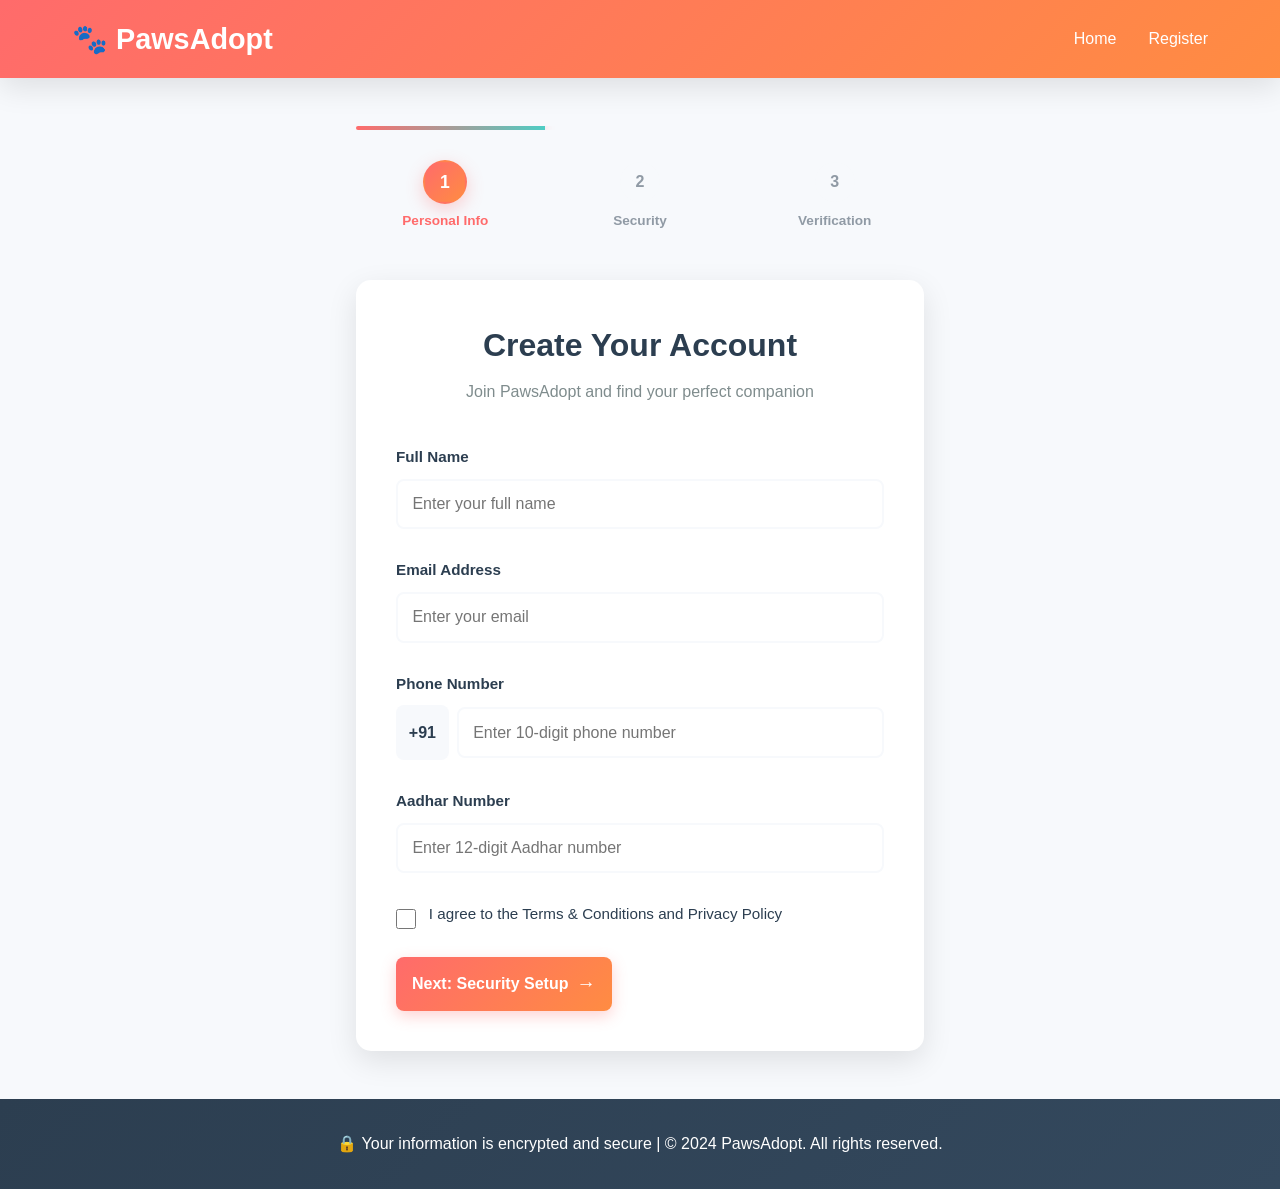
==== frontend/registration.html @ cd7d6430 "Initial commit" ====
<!DOCTYPE html>
<html lang="en">
<head>
    <meta charset="UTF-8">
    <meta name="viewport" content="width=device-width, initial-scale=1.0">
    <title>PawsAdopt - Registration & Security</title>
    <link rel="stylesheet" href="styles.css">
    <link rel="stylesheet" href="registration.css">
</head>
<body>

<!-- Navigation -->
<nav class="navbar">
    <div class="navbar-container">
        <div class="logo">
            <span class="logo-icon">🐾</span>
            <span class="logo-text">PawsAdopt</span>
        </div>
        <ul class="nav-menu">
            <li><a href="index.html" class="nav-link">Home</a></li>
            <li><a href="registration.html" class="nav-link active-page">Register</a></li>
        </ul>
    </div>
</nav>

<!-- Registration Container -->
<div class="registration-container">
    <!-- Progress Bar -->
    <div class="progress-container">
        <div class="progress-bar">
            <div class="progress-fill" id="progressFill"></div>
        </div>
        <div class="progress-steps">
            <div class="step active" id="step1">
                <span class="step-number">1</span>
                <span class="step-label">Personal Info</span>
            </div>
            <div class="step" id="step2">
                <span class="step-number">2</span>
                <span class="step-label">Security</span>
            </div>
            <div class="step" id="step3">
                <span class="step-number">3</span>
                <span class="step-label">Verification</span>
            </div>
        </div>
    </div>

    <!-- Registration Form - Step 1 -->
    <div class="registration-form-wrapper" id="step1-form">
        <div class="form-header">
            <h1>Create Your Account</h1>
            <p>Join PawsAdopt and find your perfect companion</p>
        </div>

        <form id="step1-input" class="registration-form">
            <!-- Name Field -->
            <div class="form-group">
                <label for="fullName">Full Name</label>
                <input 
                    type="text" 
                    id="fullName" 
                    placeholder="Enter your full name" 
                    required
                    maxlength="50"
                >
                <span class="error-message" id="nameError"></span>
                <div class="input-validator">
                    <span class="validator-icon">✓</span>
                    <span class="validator-text">Name is valid</span>
                </div>
            </div>

            <!-- Email Field -->
            <div class="form-group">
                <label for="email">Email Address</label>
                <input 
                    type="email" 
                    id="email" 
                    placeholder="Enter your email" 
                    required
                >
                <span class="error-message" id="emailError"></span>
                <div class="input-validator">
                    <span class="validator-icon">✓</span>
                    <span class="validator-text">Email is valid</span>
                </div>
            </div>

            <!-- Phone Number Field -->
            <div class="form-group">
                <label for="phone">Phone Number</label>
                <div class="phone-group">
                    <span class="phone-prefix">+91</span>
                    <input 
                        type="tel" 
                        id="phone" 
                        placeholder="Enter 10-digit phone number" 
                        required
                        maxlength="10"
                        pattern="[0-9]{10}"
                    >
                </div>
                <span class="error-message" id="phoneError"></span>
                <div class="input-validator">
                    <span class="validator-icon">✓</span>
                    <span class="validator-text">Phone number is valid</span>
                </div>
            </div>

            <!-- Aadhar Number Field -->
            <div class="form-group">
                <label for="aadhar">Aadhar Number</label>
                <input 
                    type="text" 
                    id="aadhar" 
                    placeholder="Enter 12-digit Aadhar number" 
                    required
                    maxlength="12"
                    pattern="[0-9]{12}"
                >
                <span class="error-message" id="aadharError"></span>
                <div class="input-validator">
                    <span class="validator-icon">✓</span>
                    <span class="validator-text">Aadhar number is valid</span>
                </div>
            </div>

            <!-- Terms & Conditions -->
            <div class="form-group checkbox-group">
                <input type="checkbox" id="terms" required>
                <label for="terms">I agree to the Terms & Conditions and Privacy Policy</label>
                <span class="error-message" id="termsError"></span>
            </div>

            <!-- Next Button -->
            <button type="submit" class="btn-next">
                <span>Next: Security Setup</span>
                <span class="btn-icon">→</span>
            </button>
        </form>
    </div>

    <!-- Security Panel - Step 2 -->
    <div class="registration-form-wrapper hidden" id="step2-form">
        <div class="form-header">
            <h1>Security Setup</h1>
            <p>Protect your account with a strong password and security questions</p>
        </div>

        <form id="step2-input" class="registration-form">
            <!-- Password Field -->
            <div class="form-group">
                <label for="password">Create Password</label>
                <div class="password-wrapper">
                    <input 
                        type="password" 
                        id="password" 
                        placeholder="Minimum 8 characters" 
                        required
                        minlength="8"
                    >
                    <button type="button" class="toggle-password" id="togglePassword">👁️</button>
                </div>
                <span class="error-message" id="passwordError"></span>
                
                <!-- Password Strength Indicator -->
                <div class="password-strength">
                    <div class="strength-bar" id="strengthBar"></div>
                    <p class="strength-text" id="strengthText">Password strength: Weak</p>
                </div>

                <div class="password-requirements">
                    <p>Password must contain:</p>
                    <ul>
                        <li id="req-length">✗ At least 8 characters</li>
                        <li id="req-uppercase">✗ One uppercase letter (A-Z)</li>
                        <li id="req-lowercase">✗ One lowercase letter (a-z)</li>
                        <li id="req-number">✗ One number (0-9)</li>
                        <li id="req-special">✗ One special character (!@#$%^&*)</li>
                    </ul>
                </div>
            </div>

            <!-- Confirm Password Field -->
            <div class="form-group">
                <label for="confirmPassword">Confirm Password</label>
                <div class="password-wrapper">
                    <input 
                        type="password" 
                        id="confirmPassword" 
                        placeholder="Re-enter your password" 
                        required
                    >
                    <button type="button" class="toggle-password" id="toggleConfirmPassword">👁️</button>
                </div>
                <span class="error-message" id="confirmPasswordError"></span>
            </div>

            <!-- Security Question 1 -->
            <div class="form-group">
                <label for="securityQ1">Security Question 1</label>
                <select id="securityQ1" required>
                    <option value="">Select a question</option>
                    <option value="pet">What was your first pet's name?</option>
                    <option value="city">What city were you born in?</option>
                    <option value="school">What was your first school name?</option>
                    <option value="movie">What is your favorite movie?</option>
                    <option value="street">What street did you grow up on?</option>
                </select>
                <span class="error-message" id="securityQ1Error"></span>
            </div>

            <!-- Security Answer 1 -->
            <div class="form-group">
                <label for="securityA1">Your Answer</label>
                <input 
                    type="text" 
                    id="securityA1" 
                    placeholder="Answer your security question" 
                    required
                >
                <span class="error-message" id="securityA1Error"></span>
            </div>

            <!-- Security Question 2 -->
            <div class="form-group">
                <label for="securityQ2">Security Question 2</label>
                <select id="securityQ2" required>
                    <option value="">Select a question</option>
                    <option value="pet">What was your first pet's name?</option>
                    <option value="city">What city were you born in?</option>
                    <option value="school">What was your first school name?</option>
                    <option value="movie">What is your favorite movie?</option>
                    <option value="street">What street did you grow up on?</option>
                </select>
                <span class="error-message" id="securityQ2Error"></span>
            </div>

            <!-- Security Answer 2 -->
            <div class="form-group">
                <label for="securityA2">Your Answer</label>
                <input 
                    type="text" 
                    id="securityA2" 
                    placeholder="Answer your security question" 
                    required
                >
                <span class="error-message" id="securityA2Error"></span>
            </div>

            <!-- Navigation Buttons -->
            <div class="form-buttons">
                <button type="button" class="btn-back" id="backStep2">
                    <span class="btn-icon">←</span>
                    <span>Back</span>
                </button>
                <button type="submit" class="btn-next">
                    <span>Next: Verify</span>
                    <span class="btn-icon">→</span>
                </button>
            </div>
        </form>
    </div>

    <!-- Verification Panel - Step 3 -->
    <div class="registration-form-wrapper hidden" id="step3-form">
        <div class="form-header">
            <h1>Verify Your Account</h1>
            <p>Complete the verification process to finish registration</p>
        </div>

        <form id="step3-input" class="registration-form">
            <!-- OTP Verification -->
            <div class="form-group">
                <label>OTP Verification</label>
                <p class="info-text">We've sent a 6-digit OTP to your phone number</p>
                <div class="otp-input-group">
                    <input type="text" class="otp-input" maxlength="1" required>
                    <input type="text" class="otp-input" maxlength="1" required>
                    <input type="text" class="otp-input" maxlength="1" required>
                    <input type="text" class="otp-input" maxlength="1" required>
                    <input type="text" class="otp-input" maxlength="1" required>
                    <input type="text" class="otp-input" maxlength="1" required>
                </div>
                <input type="hidden" id="otpValue">
                <span class="error-message" id="otpError"></span>
            </div>

            <!-- Resend OTP -->
            <div class="resend-otp">
                <p>Didn't receive OTP? 
                    <button type="button" id="resendOtp" class="link-btn">Resend OTP</button>
                </p>
                <span class="timer" id="otpTimer"></span>
            </div>

            <!-- Checkbox Confirmation -->
            <div class="form-group checkbox-group">
                <input type="checkbox" id="dataConfirm" required>
                <label for="dataConfirm">I confirm that all the information provided is correct</label>
                <span class="error-message" id="dataConfirmError"></span>
            </div>

            <!-- Navigation Buttons -->
            <div class="form-buttons">
                <button type="button" class="btn-back" id="backStep3">
                    <span class="btn-icon">←</span>
                    <span>Back</span>
                </button>
                <button type="submit" class="btn-register">
                    <span>Complete Registration</span>
                    <span class="btn-icon">✓</span>
                </button>
            </div>
        </form>
    </div>

    <!-- Success Page -->
    <div class="success-container hidden" id="successPage">
        <div class="success-card">
            <div class="success-icon">🎉</div>
            <h1>Registration Successful!</h1>
            <p>Welcome to PawsAdopt, <span id="successName"></span>!</p>
            
            <div class="success-details">
                <div class="detail-item">
                    <span class="detail-icon">✓</span>
                    <div>
                        <h3>Account Created</h3>
                        <p>Your account has been successfully registered</p>
                    </div>
                </div>
                <div class="detail-item">
                    <span class="detail-icon">📧</span>
                    <div>
                        <h3>Confirmation Email</h3>
                        <p>A confirmation email has been sent to <span id="successEmail"></span></p>
                    </div>
                </div>
                <div class="detail-item">
                    <span class="detail-icon">📱</span>
                    <div>
                        <h3>Account Verified</h3>
                        <p>Your phone number has been verified and secured</p>
                    </div>
                </div>
            </div>

            <div class="success-buttons">
                <a href="index.html" class="btn-home">
                    <span>🏠 Back to Home</span>
                </a>
                <button type="button" class="btn-adopt" id="goToAdopt">
                    <span>🐾 Start Adopting</span>
                </button>
            </div>

            <div class="security-info">
                <p>🔒 Your data is protected with industry-standard encryption</p>
            </div>
        </div>
    </div>

    <!-- Error Page -->
    <div class="error-container hidden" id="errorPage">
        <div class="error-card">
            <div class="error-icon">❌</div>
            <h1>Registration Failed</h1>
            <p id="errorMessage">There was an error during registration</p>
            
            <div class="error-actions">
                <button type="button" class="btn-retry" id="retryRegistration">
                    <span>🔄 Try Again</span>
                </button>
                <a href="index.html" class="btn-home">
                    <span>🏠 Back to Home</span>
                </a>
            </div>
        </div>
    </div>
</div>

<!-- Security Footer -->
<footer class="footer registration-footer">
    <p>🔒 Your information is encrypted and secure | © 2024 PawsAdopt. All rights reserved.</p>
</footer>

<script src="registration.js"></script>
</body>
</html>
---- frontend/styles.css ----
/* ============================================
   GLOBAL STYLES & VARIABLES
   ============================================ */
* {
    margin: 0;
    padding: 0;
    box-sizing: border-box;
}

:root {
    --primary: #FF6B6B;
    --primary-dark: #FF5252;
    --secondary: #4ECDC4;
    --accent: #FFE66D;
    --accent-dark: #FFA502;
    --purple: #9D84B7;
    --green: #2ECC71;
    --light-bg: #F7F9FC;
    --card-bg: #FFFFFF;
    --text-dark: #2C3E50;
    --text-light: #7F8C8D;
    --shadow: 0 10px 30px rgba(0, 0, 0, 0.1);
    --shadow-hover: 0 20px 40px rgba(0, 0, 0, 0.15);
}

body {
    font-family: 'Segoe UI', Tahoma, Geneva, Verdana, sans-serif;
    background-color: var(--light-bg);
    color: var(--text-dark);
    line-height: 1.6;
    scroll-behavior: smooth;
}

/* ============================================
   ANIMATIONS
   ============================================ */
@keyframes fadeInDown {
    from {
        opacity: 0;
        transform: translateY(-30px);
    }
    to {
        opacity: 1;
        transform: translateY(0);
    }
}

@keyframes slideInUp {
    from {
        opacity: 0;
        transform: translateY(50px);
    }
    to {
        opacity: 1;
        transform: translateY(0);
    }
}

@keyframes floatingAnimation {
    0%, 100% {
        transform: translateY(0px) rotate(0deg);
        opacity: 0.6;
    }
    25% {
        transform: translateY(-20px) rotate(5deg);
        opacity: 0.8;
    }
    50% {
        transform: translateY(-40px) rotate(0deg);
        opacity: 1;
    }
    75% {
        transform: translateY(-20px) rotate(-5deg);
        opacity: 0.8;
    }
}

@keyframes glow {
    0%, 100% {
        box-shadow: 0 0 5px rgba(255, 107, 107, 0.4);
    }
    50% {
        box-shadow: 0 0 20px rgba(255, 107, 107, 0.8);
    }
}

@keyframes pulse {
    0%, 100% {
        transform: scale(1);
    }
    50% {
        transform: scale(1.05);
    }
}

@keyframes shimmer {
    0% {
        background-position: -1000px 0;
    }
    100% {
        background-position: 1000px 0;
    }
}

@keyframes cardLift {
    0% {
        transform: translateY(0) rotateX(0deg);
    }
    50% {
        transform: translateY(-10px) rotateX(5deg);
    }
    100% {
        transform: translateY(0) rotateX(0deg);
    }
}

@keyframes bounce {
    0%, 100% {
        transform: translateY(0);
    }
    50% {
        transform: translateY(-15px);
    }
}

/* ============================================
   NAVIGATION BAR
   ============================================ */
.navbar {
    background: linear-gradient(135deg, var(--primary) 0%, #FF8C42 100%);
    padding: 1rem 0;
    position: sticky;
    top: 0;
    z-index: 1000;
    box-shadow: var(--shadow);
}

.navbar-container {
    max-width: 1200px;
    margin: 0 auto;
    display: flex;
    justify-content: space-between;
    align-items: center;
    padding: 0 2rem;
}

.logo {
    display: flex;
    align-items: center;
    gap: 0.5rem;
    color: white;
    font-size: 1.8rem;
    font-weight: bold;
    animation: fadeInDown 0.8s ease-out;
}

.logo-icon {
    display: inline-block;
    animation: bounce 2s infinite;
}

.nav-menu {
    display: flex;
    list-style: none;
    gap: 2rem;
}

.nav-link {
    color: white;
    text-decoration: none;
    font-weight: 500;
    transition: all 0.3s ease;
    position: relative;
}

.nav-link::after {
    content: '';
    position: absolute;
    bottom: -5px;
    left: 0;
    width: 0;
    height: 3px;
    background: var(--accent);
    transition: width 0.3s ease;
}

.nav-link:hover::after {
    width: 100%;
}

.nav-link:hover {
    transform: translateY(-2px);
    color: var(--accent);
}

/* ============================================
   HERO SECTION
   ============================================ */
.hero {
    background: linear-gradient(135deg, var(--primary) 0%, var(--secondary) 100%);
    color: white;
    padding: 5rem 2rem;
    text-align: center;
    position: relative;
    overflow: hidden;
    min-height: 500px;
    display: flex;
    align-items: center;
    justify-content: center;
    flex-direction: column;
}

.hero::before {
    content: '';
    position: absolute;
    top: 0;
    left: 0;
    right: 0;
    bottom: 0;
    background: radial-gradient(circle at 20% 50%, rgba(255, 255, 255, 0.1) 0%, transparent 50%),
                radial-gradient(circle at 80% 80%, rgba(255, 255, 255, 0.1) 0%, transparent 50%);
    pointer-events: none;
}

.hero-content {
    position: relative;
    z-index: 2;
    animation: slideInUp 1s ease-out;
}

.hero-title {
    font-size: 3.5rem;
    margin-bottom: 1rem;
    font-weight: 700;
    text-shadow: 2px 2px 4px rgba(0, 0, 0, 0.2);
}

.hero-subtitle {
    font-size: 1.3rem;
    margin-bottom: 2rem;
    opacity: 0.95;
    font-weight: 300;
}

.cta-button {
    background: var(--accent);
    color: var(--text-dark);
    border: none;
    padding: 1rem 2.5rem;
    font-size: 1.1rem;
    font-weight: 600;
    border-radius: 50px;
    cursor: pointer;
    transition: all 0.3s ease;
    box-shadow: 0 5px 15px rgba(255, 230, 109, 0.3);
}

.cta-button:hover {
    transform: translateY(-3px) scale(1.05);
    box-shadow: 0 10px 25px rgba(255, 230, 109, 0.5);
    background: var(--accent-dark);
}

.cta-button:active {
    transform: translateY(-1px);
}

.hero-animation {
    position: absolute;
    right: 5%;
    top: 50%;
    transform: translateY(-50%);
    z-index: 1;
}

.floating-paw {
    font-size: 3rem;
    animation: floatingAnimation 6s ease-in-out infinite;
    position: absolute;
    filter: drop-shadow(0 5px 10px rgba(0, 0, 0, 0.2));
}

/* ============================================
   FILTER SECTION
   ============================================ */
.filter-section {
    background: white;
    padding: 3rem 2rem;
    text-align: center;
    border-bottom: 2px solid var(--light-bg);
}

.filter-section h2 {
    font-size: 2.5rem;
    margin-bottom: 2rem;
    color: var(--text-dark);
    animation: slideInUp 0.8s ease-out;
}

.filter-buttons {
    display: flex;
    gap: 1rem;
    justify-content: center;
    flex-wrap: wrap;
    max-width: 900px;
    margin: 0 auto;
}

.filter-btn {
    background: var(--light-bg);
    border: 2px solid transparent;
    padding: 0.8rem 1.5rem;
    border-radius: 30px;
    cursor: pointer;
    font-size: 1rem;
    font-weight: 600;
    color: var(--text-dark);
    transition: all 0.3s ease;
    position: relative;
    overflow: hidden;
}

.filter-btn::before {
    content: '';
    position: absolute;
    top: 0;
    left: -100%;
    width: 100%;
    height: 100%;
    background: linear-gradient(90deg, transparent, rgba(255, 255, 255, 0.3), transparent);
    transition: left 0.5s;
}

.filter-btn:hover {
    border-color: var(--primary);
    transform: translateY(-3px);
    box-shadow: 0 5px 15px rgba(255, 107, 107, 0.2);
}

.filter-btn:hover::before {
    left: 100%;
}

.filter-btn.active {
    background: linear-gradient(135deg, var(--primary) 0%, #FF8C42 100%);
    color: white;
    border-color: var(--primary);
    box-shadow: 0 5px 20px rgba(255, 107, 107, 0.4);
}

/* ============================================
   PETS SECTION
   ============================================ */
.pets-section {
    max-width: 1200px;
    margin: 0 auto;
    padding: 4rem 2rem;
}

.pets-container {
    display: grid;
    grid-template-columns: repeat(auto-fit, minmax(300px, 1fr));
    gap: 2rem;
}

/* ============================================
   PET CARDS
   ============================================ */
.pet-card {
    background: var(--card-bg);
    border-radius: 15px;
    overflow: hidden;
    box-shadow: var(--shadow);
    transition: all 0.4s cubic-bezier(0.25, 0.46, 0.45, 0.94);
    animation: slideInUp 0.6s ease-out;
    position: relative;
    border: 2px solid transparent;
    cursor: pointer;
}

.pet-card:hover {
    transform: translateY(-15px) rotateX(5deg);
    box-shadow: var(--shadow-hover);
    border-color: var(--secondary);
}

.pet-image-wrapper {
    position: relative;
    overflow: hidden;
    background: linear-gradient(135deg, var(--light-bg), #E8F4F8);
    height: 250px;
    display: flex;
    align-items: center;
    justify-content: center;
}

.pet-image {
    width: 100%;
    height: 100%;
    object-fit: cover;
    transition: all 0.4s ease;
    filter: drop-shadow(0 4px 8px rgba(0, 0, 0, 0.1));
}

.pet-card:hover .pet-image {
    transform: scale(1.05);
    filter: drop-shadow(0 8px 16px rgba(0, 0, 0, 0.2));
}

.dog-img {
    animation: cardLift 3s ease-in-out infinite;
}

.cat-img {
    animation: cardLift 3s ease-in-out infinite 0.5s;
}

.rabbit-img {
    animation: cardLift 3s ease-in-out infinite 1s;
}

.bird-img {
    animation: cardLift 3s ease-in-out infinite 1.5s;
}

.pet-badge {
    position: absolute;
    top: 15px;
    right: 15px;
    background: linear-gradient(135deg, var(--primary), #FF8C42);
    color: white;
    padding: 0.5rem 1rem;
    border-radius: 20px;
    font-size: 0.85rem;
    font-weight: 600;
    box-shadow: 0 4px 15px rgba(255, 107, 107, 0.3);
    animation: pulse 2s ease-in-out infinite;
}

.custom-pet-section {
    max-width: 1200px;
    margin: 0 auto;
    padding: 2rem;
    background: #fff;
    border-radius: 15px;
    box-shadow: var(--shadow);
    margin-bottom: 2rem;
}

.custom-pet-container {
    display: grid;
    gap: 1rem;
}

.custom-pet-form {
    display: grid;
    gap: 0.75rem;
    grid-template-columns: repeat(auto-fit, minmax(200px, 1fr));
    align-items: center;
}

.custom-pet-form input,
.custom-pet-form select,
.custom-pet-form button {
    padding: 0.8rem;
    border: 1px solid #ddd;
    border-radius: 10px;
    font-size: 0.95rem;
}

.custom-pet-form button {
    grid-column: span 2;
    background: linear-gradient(135deg, var(--primary) 0%, #FF8C42 100%);
    color: white;
    border: none;
    cursor: pointer;
}

.custom-pet-form small {
    grid-column: span 2;
    color: var(--text-light);
    font-size: 0.85rem;
    margin-top: -0.5rem;
    margin-bottom: 0.5rem;
}

.pet-info {
    padding: 1.5rem;
}

.pet-name {
    font-size: 1.8rem;
    color: var(--text-dark);
    margin-bottom: 0.3rem;
    transition: color 0.3s ease;
}

.pet-card:hover .pet-name {
    color: var(--primary);
}

.pet-breed {
    color: var(--secondary);
    font-weight: 600;
    font-size: 0.95rem;
    margin-bottom: 0.8rem;
}

.pet-description {
    color: var(--text-light);
    font-size: 0.95rem;
    margin-bottom: 1rem;
    line-height: 1.5;
}

.pet-details {
    display: flex;
    gap: 1rem;
    margin-bottom: 1.5rem;
}

.detail-item {
    background: var(--light-bg);
    padding: 0.4rem 0.8rem;
    border-radius: 15px;
    font-size: 0.85rem;
    color: var(--text-dark);
    font-weight: 500;
    transition: all 0.3s ease;
}

.pet-card:hover .detail-item {
    background: var(--secondary);
    color: white;
}

.adopt-btn {
    width: 100%;
    padding: 0.9rem;
    background: linear-gradient(135deg, var(--primary), #FF8C42);
    color: white;
    border: none;
    border-radius: 10px;
    font-weight: 600;
    font-size: 1rem;
    cursor: pointer;
    transition: all 0.3s ease;
    position: relative;
    overflow: hidden;
}

.adopt-btn::before {
    content: '';
    position: absolute;
    top: 0;
    left: -100%;
    width: 100%;
    height: 100%;
    background: rgba(255, 255, 255, 0.2);
    transition: left 0.5s;
}

.adopt-btn:hover {
    transform: translateY(-3px);
    box-shadow: 0 8px 20px rgba(255, 107, 107, 0.4);
}

.adopt-btn:hover::before {
    left: 100%;
}

.adopt-btn:active {
    transform: translateY(-1px);
}

/* ============================================
   ABOUT SECTION
   ============================================ */
.about-section {
    background: linear-gradient(135deg, #F7F9FC 0%, #E8F4F8 100%);
    padding: 4rem 2rem;
    margin: 2rem 0;
}

.about-section h2 {
    font-size: 2.5rem;
    text-align: center;
    margin-bottom: 3rem;
    color: var(--text-dark);
}

.benefit-cards {
    display: grid;
    grid-template-columns: repeat(auto-fit, minmax(250px, 1fr));
    gap: 2rem;
    max-width: 1200px;
    margin: 0 auto;
}

.benefit-card {
    background: white;
    padding: 2rem;
    border-radius: 15px;
    text-align: center;
    box-shadow: var(--shadow);
    transition: all 0.4s ease;
    border-top: 4px solid transparent;
    animation: slideInUp 0.8s ease-out;
}

.benefit-card:nth-child(1) {
    border-top-color: #FF6B6B;
}

.benefit-card:nth-child(2) {
    border-top-color: var(--secondary);
}

.benefit-card:nth-child(3) {
    border-top-color: var(--accent);
}

.benefit-card:nth-child(4) {
    border-top-color: var(--green);
}

.benefit-card:hover {
    transform: translateY(-10px) rotateY(5deg);
    box-shadow: var(--shadow-hover);
}

.benefit-icon {
    font-size: 3rem;
    margin-bottom: 1rem;
    display: inline-block;
    transition: all 0.3s ease;
}

.benefit-card:hover .benefit-icon {
    transform: scale(1.2) rotateZ(15deg);
}

.benefit-card h3 {
    font-size: 1.5rem;
    margin-bottom: 0.5rem;
    color: var(--text-dark);
}

.benefit-card p {
    color: var(--text-light);
    line-height: 1.6;
}

/* ============================================
   CONTACT SECTION
   ============================================ */
.contact-section {
    max-width: 1200px;
    margin: 0 auto;
    padding: 4rem 2rem;
}

.contact-section h2 {
    font-size: 2.5rem;
    text-align: center;
    margin-bottom: 3rem;
    color: var(--text-dark);
}

.contact-content {
    display: grid;
    grid-template-columns: 1fr 1fr;
    gap: 3rem;
}

.contact-info {
    display: flex;
    flex-direction: column;
    gap: 2rem;
}

.contact-item {
    display: flex;
    gap: 1.5rem;
    padding: 1.5rem;
    background: white;
    border-radius: 10px;
    box-shadow: var(--shadow);
    transition: all 0.3s ease;
    border-left: 4px solid var(--primary);
}

.contact-item:hover {
    transform: translateX(10px);
    box-shadow: var(--shadow-hover);
    border-left-color: var(--secondary);
}

.contact-icon {
    font-size: 2rem;
}

.contact-item h4 {
    color: var(--text-dark);
    margin-bottom: 0.3rem;
}

.contact-item p {
    color: var(--text-light);
}

.contact-form {
    display: flex;
    flex-direction: column;
    gap: 1.2rem;
}

.contact-form input,
.contact-form textarea {
    padding: 1rem;
    border: 2px solid var(--light-bg);
    border-radius: 10px;
    font-family: inherit;
    font-size: 1rem;
    transition: all 0.3s ease;
}

.contact-form input:focus,
.contact-form textarea:focus {
    outline: none;
    border-color: var(--primary);
    box-shadow: 0 0 0 3px rgba(255, 107, 107, 0.1);
    transform: translateY(-2px);
}

.submit-btn {
    background: linear-gradient(135deg, var(--primary), #FF8C42);
    color: white;
    padding: 1rem;
    border: none;
    border-radius: 10px;
    font-size: 1rem;
    font-weight: 600;
    cursor: pointer;
    transition: all 0.3s ease;
    margin-top: 0.5rem;
}

.submit-btn:hover {
    transform: translateY(-3px);
    box-shadow: 0 10px 25px rgba(255, 107, 107, 0.3);
}

.submit-btn:active {
    transform: translateY(-1px);
}

/* ============================================
   FOOTER
   ============================================ */
.footer {
    background: linear-gradient(135deg, var(--text-dark), #34495E);
    color: white;
    text-align: center;
    padding: 2rem;
    margin-top: 2rem;
}

.footer p {
    margin: 0;
    font-weight: 500;
}

/* ============================================
   RESPONSIVE DESIGN
   ============================================ */
@media (max-width: 768px) {
    .hero-title {
        font-size: 2.2rem;
    }

    .hero-subtitle {
        font-size: 1.1rem;
    }

    .nav-menu {
        gap: 1rem;
    }

    .nav-link {
        font-size: 0.9rem;
    }

    .pets-container {
        grid-template-columns: 1fr;
    }

    .contact-content {
        grid-template-columns: 1fr;
    }

    .filter-buttons {
        gap: 0.5rem;
    }

    .filter-btn {
        padding: 0.6rem 1rem;
        font-size: 0.9rem;
    }

    .pet-image {
        font-size: 5rem;
    }

    .about-section h2,
    .contact-section h2 {
        font-size: 2rem;
    }

    .hero-animation {
        display: none;
    }

    .floating-paw {
        font-size: 2rem;
    }
}

@media (max-width: 480px) {
    .hero-title {
        font-size: 1.8rem;
    }

    .pets-container {
        grid-template-columns: 1fr;
    }

    .benefit-cards {
        grid-template-columns: 1fr;
    }

    .navbar-container {
        padding: 0 1rem;
    }

    .logo {
        font-size: 1.3rem;
    }

    .nav-menu {
        gap: 0.8rem;
    }
}

/* ============================================
   SMOOTH SCROLLING + ACCESSIBILITY
   ============================================ */
@media (prefers-reduced-motion: reduce) {
    * {
        animation-duration: 0.01ms !important;
        animation-iteration-count: 1 !important;
        transition-duration: 0.01ms !important;
    }
}
---- frontend/registration.css ----
/* ============================================
   REGISTRATION PAGE STYLES
   ============================================ */

.registration-container {
    max-width: 600px;
    margin: 3rem auto;
    padding: 0 1rem;
    min-height: 70vh;
}

/* ============================================
   PROGRESS BAR
   ============================================ */
.progress-container {
    margin-bottom: 3rem;
    animation: slideInDown 0.6s ease-out;
}

.progress-bar {
    width: 100%;
    height: 4px;
    background: var(--light-bg);
    border-radius: 10px;
    overflow: hidden;
    margin-bottom: 2rem;
}

.progress-fill {
    height: 100%;
    background: linear-gradient(90deg, var(--primary), var(--secondary));
    width: 33.33%;
    transition: width 0.6s ease;
    box-shadow: 0 0 10px rgba(255, 107, 107, 0.5);
}

.progress-steps {
    display: flex;
    justify-content: space-between;
    gap: 1rem;
}

.step {
    display: flex;
    flex-direction: column;
    align-items: center;
    gap: 0.5rem;
    opacity: 0.5;
    transition: all 0.3s ease;
    flex: 1;
}

.step.active {
    opacity: 1;
}

.step-number {
    width: 40px;
    height: 40px;
    border-radius: 50%;
    background: var(--light-bg);
    display: flex;
    align-items: center;
    justify-content: center;
    font-weight: bold;
    color: var(--text-dark);
    border: 2px solid transparent;
    transition: all 0.3s ease;
}

.step.active .step-number {
    background: linear-gradient(135deg, var(--primary), #FF8C42);
    color: white;
    box-shadow: 0 5px 15px rgba(255, 107, 107, 0.3);
    transform: scale(1.1);
}

.step-label {
    font-size: 0.85rem;
    font-weight: 600;
    color: var(--text-dark);
}

.step.active .step-label {
    color: var(--primary);
}

/* ============================================
   FORM WRAPPER
   ============================================ */
.registration-form-wrapper {
    background: white;
    border-radius: 15px;
    padding: 2.5rem;
    box-shadow: var(--shadow);
    animation: slideInUp 0.6s ease-out;
}

.registration-form-wrapper.hidden {
    display: none;
}

.form-header {
    text-align: center;
    margin-bottom: 2.5rem;
}

.form-header h1 {
    font-size: 2rem;
    color: var(--text-dark);
    margin-bottom: 0.5rem;
}

.form-header p {
    color: var(--text-light);
    font-size: 1rem;
}

/* ============================================
   FORM GROUPS
   ============================================ */
.form-group {
    margin-bottom: 1.8rem;
    animation: fadeInDown 0.6s ease-out;
}

.form-group label {
    display: block;
    margin-bottom: 0.6rem;
    font-weight: 600;
    color: var(--text-dark);
    font-size: 0.95rem;
}

.form-group input,
.form-group select,
.form-group textarea {
    width: 100%;
    padding: 0.9rem;
    border: 2px solid var(--light-bg);
    border-radius: 8px;
    font-family: inherit;
    font-size: 1rem;
    transition: all 0.3s ease;
    background: white;
}

.form-group input:focus,
.form-group select:focus {
    outline: none;
    border-color: var(--primary);
    box-shadow: 0 0 0 3px rgba(255, 107, 107, 0.1);
    transform: translateY(-2px);
}

.form-group input.error {
    border-color: #E74C3C;
    background: rgba(231, 76, 60, 0.05);
}

.form-group input.success {
    border-color: var(--green);
    background: rgba(46, 204, 113, 0.05);
}

/* ============================================
   INPUT VALIDATOR
   ============================================ */
.input-validator {
    display: none;
    align-items: center;
    gap: 0.5rem;
    margin-top: 0.5rem;
    font-size: 0.85rem;
    color: var(--green);
}

.input-validator.show {
    display: flex;
    animation: slideInUp 0.3s ease-out;
}

.validator-icon {
    display: inline-block;
    width: 20px;
    height: 20px;
    background: var(--green);
    color: white;
    border-radius: 50%;
    display: flex;
    align-items: center;
    justify-content: center;
    font-size: 0.7rem;
    font-weight: bold;
}

/* ============================================
   PHONE GROUP
   ============================================ */
.phone-group {
    display: flex;
    align-items: center;
    gap: 0.5rem;
}

.phone-prefix {
    padding: 0.9rem 0.8rem;
    background: var(--light-bg);
    border-radius: 8px;
    font-weight: 600;
    color: var(--text-dark);
    white-space: nowrap;
}

.phone-group input {
    flex: 1;
}

/* ============================================
   PASSWORD WRAPPER
   ============================================ */
.password-wrapper {
    position: relative;
    display: flex;
    align-items: center;
}

.password-wrapper input {
    width: 100%;
}

.toggle-password {
    position: absolute;
    right: 12px;
    background: none;
    border: none;
    cursor: pointer;
    font-size: 1.2rem;
    padding: 0.5rem;
    transition: all 0.3s ease;
}

.toggle-password:hover {
    transform: scale(1.1);
}

/* ============================================
   PASSWORD STRENGTH
   ============================================ */
.password-strength {
    margin-top: 1rem;
}

.strength-bar {
    width: 100%;
    height: 5px;
    background: var(--light-bg);
    border-radius: 5px;
    overflow: hidden;
    margin-bottom: 0.5rem;
}

.strength-bar::after {
    content: '';
    display: block;
    height: 100%;
    width: 0%;
    background: linear-gradient(90deg, #E74C3C, #F39C12, var(--green));
    transition: width 0.3s ease;
}

.strength-bar.weak::after {
    width: 33%;
    background: #E74C3C;
}

.strength-bar.medium::after {
    width: 66%;
    background: #F39C12;
}

.strength-bar.strong::after {
    width: 100%;
    background: var(--green);
}

.strength-text {
    font-size: 0.85rem;
    font-weight: 600;
    color: var(--text-light);
}

/* ============================================
   PASSWORD REQUIREMENTS
   ============================================ */
.password-requirements {
    background: var(--light-bg);
    padding: 1rem;
    border-radius: 8px;
    margin-top: 1rem;
    font-size: 0.85rem;
}

.password-requirements p {
    margin: 0 0 0.8rem 0;
    font-weight: 600;
    color: var(--text-dark);
}

.password-requirements ul {
    list-style: none;
    padding: 0;
}

.password-requirements li {
    padding: 0.4rem 0;
    color: var(--text-light);
    transition: all 0.3s ease;
}

.password-requirements li.met {
    color: var(--green);
    font-weight: 600;
}

/* ============================================
   CHECKBOX GROUP
   ============================================ */
.checkbox-group {
    display: flex;
    align-items: flex-start;
    gap: 0.8rem;
}

.checkbox-group input[type="checkbox"] {
    width: auto;
    margin-top: 0.4rem;
    cursor: pointer;
    width: 20px;
    height: 20px;
    accent-color: var(--primary);
}

.checkbox-group label {
    margin: 0;
    font-weight: 400;
    cursor: pointer;
    flex: 1;
}

/* ============================================
   OTP INPUT GROUP
   ============================================ */
.otp-input-group {
    display: flex;
    gap: 0.8rem;
    margin-bottom: 1rem;
}

.otp-input {
    width: 50px !important;
    height: 50px !important;
    text-align: center;
    font-size: 1.3rem;
    font-weight: bold;
    border: 2px solid var(--light-bg) !important;
    border-radius: 8px !important;
    transition: all 0.3s ease !important;
    padding: 0 !important;
}

.otp-input:focus {
    border-color: var(--primary) !important;
    box-shadow: 0 0 0 3px rgba(255, 107, 107, 0.1) !important;
}

.otp-input.error {
    border-color: #E74C3C !important;
    background: rgba(231, 76, 60, 0.05) !important;
}

/* ============================================
   RESEND OTP
   ============================================ */
.resend-otp {
    display: flex;
    justify-content: space-between;
    align-items: center;
    margin-bottom: 1.5rem;
    padding: 1rem;
    background: var(--light-bg);
    border-radius: 8px;
    font-size: 0.9rem;
}

.resend-otp p {
    margin: 0;
}

.link-btn {
    background: none;
    border: none;
    color: var(--primary);
    font-weight: 600;
    cursor: pointer;
    transition: all 0.3s ease;
    text-decoration: underline;
}

.link-btn:hover {
    color: var(--primary-dark);
}

.link-btn:disabled {
    cursor: not-allowed;
    opacity: 0.5;
}

.timer {
    color: var(--primary);
    font-weight: 600;
    min-width: 50px;
    text-align: right;
}

/* ============================================
   INFO TEXT
   ============================================ */
.info-text {
    color: var(--text-light);
    font-size: 0.9rem;
    margin-top: -0.5rem;
    margin-bottom: 1rem;
}

/* ============================================
   ERROR MESSAGE
   ============================================ */
.error-message {
    display: none;
    color: #E74C3C;
    font-size: 0.85rem;
    margin-top: 0.4rem;
    animation: slideInUp 0.3s ease-out;
}

.error-message.show {
    display: block;
}

/* ============================================
   FORM BUTTONS
   ============================================ */
.form-buttons {
    display: flex;
    gap: 1rem;
    margin-top: 2rem;
}

.btn-next,
.btn-back,
.btn-register {
    flex: 1;
    padding: 1rem;
    border: none;
    border-radius: 8px;
    font-weight: 600;
    font-size: 1rem;
    cursor: pointer;
    transition: all 0.3s ease;
    display: flex;
    align-items: center;
    justify-content: center;
    gap: 0.5rem;
    position: relative;
    overflow: hidden;
}

.btn-next,
.btn-register {
    background: linear-gradient(135deg, var(--primary), #FF8C42);
    color: white;
    box-shadow: 0 5px 15px rgba(255, 107, 107, 0.3);
}

.btn-next::before {
    content: '';
    position: absolute;
    top: 0;
    left: -100%;
    width: 100%;
    height: 100%;
    background: rgba(255, 255, 255, 0.2);
    transition: left 0.5s;
}

.btn-next:hover::before,
.btn-register:hover::before {
    left: 100%;
}

.btn-next:hover,
.btn-register:hover {
    transform: translateY(-3px);
    box-shadow: 0 10px 25px rgba(255, 107, 107, 0.4);
}

.btn-next:active,
.btn-register:active {
    transform: translateY(-1px);
}

.btn-back {
    background: var(--light-bg);
    color: var(--text-dark);
    border: 2px solid var(--light-bg);
    transition: all 0.3s ease;
}

.btn-back:hover {
    border-color: var(--primary);
    background: rgba(255, 107, 107, 0.05);
}

.btn-icon {
    font-size: 1.2rem;
}

/* ============================================
   SUCCESS PAGE
   ============================================ */
.success-container,
.error-container {
    display: flex;
    align-items: center;
    justify-content: center;
    min-height: 70vh;
    animation: slideInUp 0.6s ease-out;
}

.success-container.hidden,
.error-container.hidden {
    display: none;
}

.success-card,
.error-card {
    background: white;
    border-radius: 15px;
    padding: 3rem;
    box-shadow: var(--shadow-hover);
    text-align: center;
    max-width: 500px;
    animation: slideInUp 0.6s ease-out;
}

.success-icon,
.error-icon {
    font-size: 4rem;
    margin-bottom: 1rem;
    animation: bounce 2s infinite;
}

.success-icon {
    animation: bounce 1s ease-out;
}

.success-card h1,
.error-card h1 {
    font-size: 2rem;
    color: var(--text-dark);
    margin-bottom: 0.8rem;
}

.success-card > p,
.error-card > p {
    color: var(--text-light);
    font-size: 1.1rem;
    margin-bottom: 2rem;
}

/* ============================================
   SUCCESS DETAILS
   ============================================ */
.success-details {
    display: flex;
    flex-direction: column;
    gap: 1rem;
    margin-bottom: 2rem;
    text-align: left;
}

.detail-item {
    display: flex;
    gap: 1rem;
    padding: 1rem;
    background: var(--light-bg);
    border-radius: 10px;
    border-left: 4px solid var(--primary);
    animation: slideInUp 0.6s ease-out;
}

.detail-item:nth-child(2) {
    animation-delay: 0.1s;
}

.detail-item:nth-child(3) {
    animation-delay: 0.2s;
}

.detail-icon {
    font-size: 1.5rem;
    min-width: 30px;
}

.detail-item h3 {
    font-size: 0.95rem;
    color: var(--text-dark);
    margin: 0 0 0.2rem 0;
}

.detail-item p {
    font-size: 0.85rem;
    color: var(--text-light);
    margin: 0;
}

/* ============================================
   BUTTON GROUPS
   ============================================ */
.success-buttons,
.error-actions {
    display: flex;
    gap: 1rem;
    flex-direction: column;
    margin-bottom: 1.5rem;
}

.btn-home,
.btn-adopt,
.btn-retry {
    padding: 1rem;
    border: none;
    border-radius: 8px;
    font-weight: 600;
    font-size: 1rem;
    cursor: pointer;
    transition: all 0.3s ease;
    text-decoration: none;
    display: inline-block;
}

.btn-home {
    background: linear-gradient(135deg, var(--secondary), #17A2B8);
    color: white;
    box-shadow: 0 5px 15px rgba(78, 205, 196, 0.3);
}

.btn-adopt {
    background: linear-gradient(135deg, var(--primary), #FF8C42);
    color: white;
    box-shadow: 0 5px 15px rgba(255, 107, 107, 0.3);
}

.btn-retry {
    background: linear-gradient(135deg, var(--accent), #FFA502);
    color: var(--text-dark);
    box-shadow: 0 5px 15px rgba(255, 230, 109, 0.3);
}

.btn-home:hover,
.btn-adopt:hover,
.btn-retry:hover {
    transform: translateY(-3px);
    box-shadow: 0 10px 25px rgba(0, 0, 0, 0.15);
}

/* ============================================
   SECURITY INFO
   ============================================ */
.security-info {
    padding: 1rem;
    background: rgba(46, 204, 113, 0.1);
    border-radius: 8px;
    color: var(--green);
    font-weight: 600;
    font-size: 0.9rem;
}

.error-card .security-info {
    background: rgba(231, 76, 60, 0.1);
    color: #E74C3C;
}

/* ============================================
   REGISTRATION FOOTER
   ============================================ */
.registration-footer {
    margin-top: 3rem;
}

/* ============================================
   RESPONSIVE DESIGN
   ============================================ */
@media (max-width: 768px) {
    .registration-container {
        margin: 1rem auto;
    }

    .registration-form-wrapper {
        padding: 1.5rem;
    }

    .form-header h1 {
        font-size: 1.5rem;
    }

    .progress-steps {
        gap: 0.5rem;
    }

    .step-label {
        font-size: 0.7rem;
    }

    .step-number {
        width: 35px;
        height: 35px;
        font-size: 0.9rem;
    }

    .otp-input-group {
        gap: 0.5rem;
    }

    .otp-input {
        width: 40px !important;
        height: 40px !important;
        font-size: 1.1rem !important;
    }

    .success-card,
    .error-card {
        padding: 2rem;
        margin: 0 1rem;
    }

    .success-icon,
    .error-icon {
        font-size: 3rem;
    }

    .form-buttons {
        flex-direction: column;
    }

    .success-buttons,
    .error-actions {
        flex-direction: column;
    }
}

@media (max-width: 480px) {
    .registration-form-wrapper {
        padding: 1rem;
    }

    .form-header h1 {
        font-size: 1.3rem;
    }

    .form-group {
        margin-bottom: 1.2rem;
    }

    .progress-steps {
        gap: 0.2rem;
    }

    .step-label {
        display: none;
    }

    .step-number {
        width: 30px;
        height: 30px;
        font-size: 0.8rem;
    }

    .otp-input {
        width: 35px !important;
        height: 35px !important;
        font-size: 1rem !important;
    }

    .phone-group {
        flex-direction: column;
    }

    .phone-prefix {
        width: 100%;
        text-align: center;
    }

    .otp-input-group {
        gap: 0.4rem;
    }

    .success-details {
        gap: 0.8rem;
    }

    .detail-item {
        padding: 0.8rem;
    }
}

/* ============================================
   ACCESSIBILITY
   ============================================ */
@media (prefers-reduced-motion: reduce) {
    * {
        animation-duration: 0.01ms !important;
        animation-iteration-count: 1 !important;
        transition-duration: 0.01ms !important;
    }
}

/* Focus visible for keyboard navigation */
.btn-next:focus-visible,
.btn-back:focus-visible,
.btn-register:focus-visible,
.btn-home:focus-visible,
.btn-adopt:focus-visible {
    outline: 3px solid var(--primary);
    outline-offset: 2px;
}

input:focus-visible,
select:focus-visible {
    outline: 3px solid var(--primary);
    outline-offset: 2px;
}
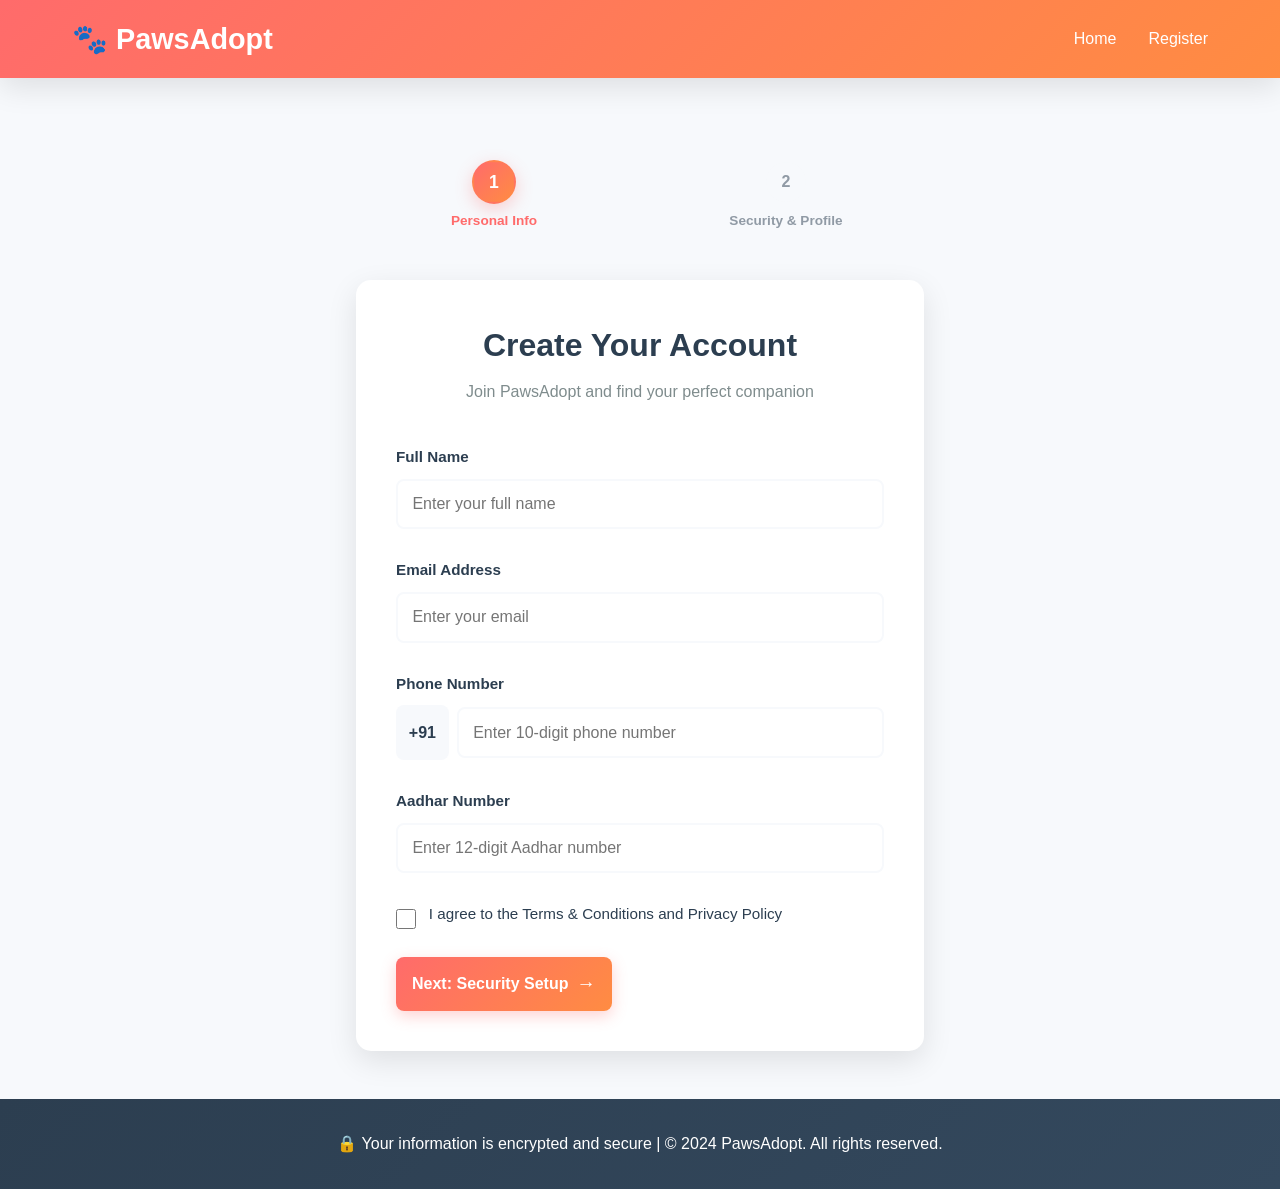
==== commit 627e3afd: "Remove OTP verification step and create profile page after registration" ====
--- a/frontend/registration.html
+++ b/frontend/registration.html
@@ -37,11 +37,7 @@
             </div>
             <div class="step" id="step2">
                 <span class="step-number">2</span>
-                <span class="step-label">Security</span>
-            </div>
-            <div class="step" id="step3">
-                <span class="step-number">3</span>
-                <span class="step-label">Verification</span>
+                <span class="step-label">Security & Profile</span>
             </div>
         </div>
     </div>
@@ -316,48 +312,70 @@
         </form>
     </div>
 
-    <!-- Success Page -->
-    <div class="success-container hidden" id="successPage">
-        <div class="success-card">
-            <div class="success-icon">🎉</div>
-            <h1>Registration Successful!</h1>
-            <p>Welcome to PawsAdopt, <span id="successName"></span>!</p>
-            
-            <div class="success-details">
-                <div class="detail-item">
-                    <span class="detail-icon">✓</span>
-                    <div>
-                        <h3>Account Created</h3>
-                        <p>Your account has been successfully registered</p>
+    <!-- Profile Page -->
+    <div class="profile-container hidden" id="profilePage">
+        <div class="profile-card">
+            <div class="profile-header">
+                <div class="profile-avatar">
+                    <span class="avatar-icon">👤</span>
+                </div>
+                <h1>Welcome, <span id="profileName"></span>!</h1>
+                <p>Your account has been created successfully</p>
+            </div>
+
+            <div class="profile-details">
+                <div class="detail-section">
+                    <h3>📋 Personal Information</h3>
+                    <div class="detail-grid">
+                        <div class="detail-item">
+                            <label>Full Name:</label>
+                            <span id="profileFullName"></span>
+                        </div>
+                        <div class="detail-item">
+                            <label>Email:</label>
+                            <span id="profileEmail"></span>
+                        </div>
+                        <div class="detail-item">
+                            <label>Phone:</label>
+                            <span id="profilePhone"></span>
+                        </div>
+                        <div class="detail-item">
+                            <label>Aadhar Number:</label>
+                            <span id="profileAadhar"></span>
+                        </div>
                     </div>
                 </div>
-                <div class="detail-item">
-                    <span class="detail-icon">📧</span>
-                    <div>
-                        <h3>Confirmation Email</h3>
-                        <p>A confirmation email has been sent to <span id="successEmail"></span></p>
+
+                <div class="detail-section">
+                    <h3>🔐 Security Questions</h3>
+                    <div class="detail-grid">
+                        <div class="detail-item">
+                            <label>Question 1:</label>
+                            <span id="profileSecurityQ1"></span>
+                        </div>
+                        <div class="detail-item">
+                            <label>Question 2:</label>
+                            <span id="profileSecurityQ2"></span>
+                        </div>
                     </div>
                 </div>
-                <div class="detail-item">
-                    <span class="detail-icon">📱</span>
-                    <div>
-                        <h3>Account Verified</h3>
-                        <p>Your phone number has been verified and secured</p>
-                    </div>
-                </div>
-            </div>
-
-            <div class="success-buttons">
+            </div>
+
+            <div class="profile-actions">
                 <a href="index.html" class="btn-home">
                     <span>🏠 Back to Home</span>
                 </a>
                 <button type="button" class="btn-adopt" id="goToAdopt">
                     <span>🐾 Start Adopting</span>
                 </button>
-            </div>
-
-            <div class="security-info">
-                <p>🔒 Your data is protected with industry-standard encryption</p>
+                <button type="button" class="btn-edit" id="editProfile">
+                    <span>✏️ Edit Profile</span>
+                </button>
+            </div>
+
+            <div class="profile-notice">
+                <p>🔒 Your profile information is secure and encrypted</p>
+                <p>📧 A confirmation email has been sent to your registered email address</p>
             </div>
         </div>
     </div>
--- a/frontend/registration.css
+++ b/frontend/registration.css
@@ -527,9 +527,9 @@
 }
 
 /* ============================================
-   SUCCESS PAGE
-   ============================================ */
-.success-container,
+   PROFILE PAGE
+   ============================================ */
+.profile-container,
 .error-container {
     display: flex;
     align-items: center;
@@ -538,66 +538,166 @@
     animation: slideInUp 0.6s ease-out;
 }
 
-.success-container.hidden,
+.profile-container.hidden,
 .error-container.hidden {
     display: none;
 }
 
-.success-card,
+.profile-card,
 .error-card {
     background: white;
     border-radius: 15px;
     padding: 3rem;
     box-shadow: var(--shadow-hover);
     text-align: center;
-    max-width: 500px;
+    max-width: 600px;
     animation: slideInUp 0.6s ease-out;
 }
 
-.success-icon,
-.error-icon {
-    font-size: 4rem;
-    margin-bottom: 1rem;
-    animation: bounce 2s infinite;
-}
-
-.success-icon {
-    animation: bounce 1s ease-out;
-}
-
-.success-card h1,
-.error-card h1 {
+.profile-header {
+    margin-bottom: 2rem;
+}
+
+.profile-avatar {
+    width: 80px;
+    height: 80px;
+    background: linear-gradient(135deg, var(--primary), var(--secondary));
+    border-radius: 50%;
+    display: flex;
+    align-items: center;
+    justify-content: center;
+    margin: 0 auto 1rem;
     font-size: 2rem;
-    color: var(--text-dark);
-    margin-bottom: 0.8rem;
-}
-
-.success-card > p,
-.error-card > p {
+}
+
+.profile-card h1 {
+    font-size: 2rem;
+    color: var(--text-dark);
+    margin-bottom: 0.5rem;
+}
+
+.profile-card > p {
     color: var(--text-light);
     font-size: 1.1rem;
     margin-bottom: 2rem;
 }
 
 /* ============================================
-   SUCCESS DETAILS
-   ============================================ */
-.success-details {
-    display: flex;
-    flex-direction: column;
+   PROFILE DETAILS
+   ============================================ */
+.profile-details {
+    text-align: left;
+    margin-bottom: 2rem;
+}
+
+.detail-section {
+    margin-bottom: 2rem;
+}
+
+.detail-section h3 {
+    color: var(--text-dark);
+    font-size: 1.2rem;
+    margin-bottom: 1rem;
+    display: flex;
+    align-items: center;
+    gap: 0.5rem;
+}
+
+.detail-grid {
+    display: grid;
+    grid-template-columns: 1fr;
+    gap: 0.8rem;
+}
+
+.detail-item {
+    display: flex;
+    justify-content: space-between;
+    align-items: center;
+    padding: 0.8rem 1rem;
+    background: var(--light-bg);
+    border-radius: 8px;
+    border-left: 3px solid var(--primary);
+}
+
+.detail-item label {
+    font-weight: 600;
+    color: var(--text-dark);
+}
+
+.detail-item span {
+    color: var(--text-light);
+}
+
+/* ============================================
+   PROFILE ACTIONS
+   ============================================ */
+.profile-actions {
+    display: flex;
     gap: 1rem;
+    justify-content: center;
+    flex-wrap: wrap;
     margin-bottom: 2rem;
-    text-align: left;
-}
-
-.detail-item {
-    display: flex;
-    gap: 1rem;
-    padding: 1rem;
+}
+
+.btn-home,
+.btn-adopt,
+.btn-edit {
+    padding: 0.8rem 1.5rem;
+    border: none;
+    border-radius: 8px;
+    font-size: 1rem;
+    font-weight: 600;
+    cursor: pointer;
+    transition: all 0.3s ease;
+    text-decoration: none;
+    display: inline-flex;
+    align-items: center;
+    gap: 0.5rem;
+}
+
+.btn-home {
     background: var(--light-bg);
+    color: var(--text-dark);
+}
+
+.btn-home:hover {
+    background: var(--border);
+}
+
+.btn-adopt {
+    background: linear-gradient(135deg, var(--primary), var(--secondary));
+    color: white;
+}
+
+.btn-adopt:hover {
+    transform: translateY(-2px);
+    box-shadow: var(--shadow-hover);
+}
+
+.btn-edit {
+    background: var(--accent);
+    color: white;
+}
+
+.btn-edit:hover {
+    background: var(--accent-dark);
+}
+
+/* ============================================
+   PROFILE NOTICE
+   ============================================ */
+.profile-notice {
+    background: var(--light-bg);
+    padding: 1.5rem;
     border-radius: 10px;
-    border-left: 4px solid var(--primary);
-    animation: slideInUp 0.6s ease-out;
+    text-align: center;
+}
+
+.profile-notice p {
+    margin: 0.5rem 0;
+    color: var(--text-light);
+    font-size: 0.9rem;
+}
 }
 
 .detail-item:nth-child(2) {
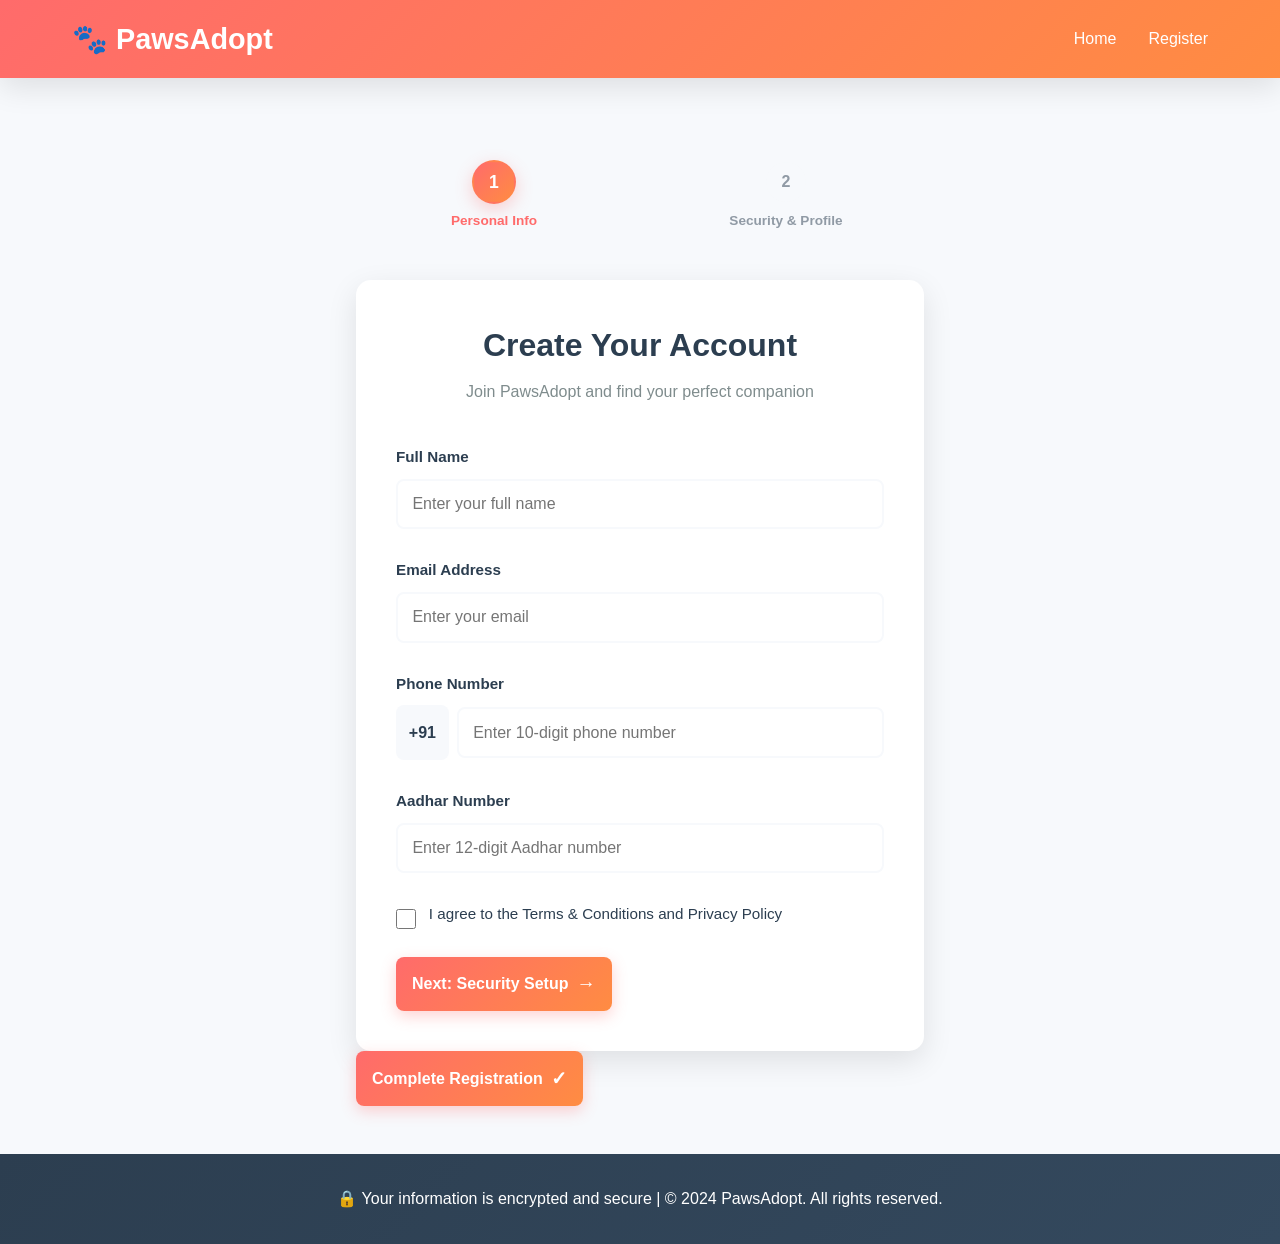
==== commit dc137e78: "Remove OTP workflow completely and cleanup related code" ====
--- a/frontend/registration.html
+++ b/frontend/registration.html
@@ -259,50 +259,7 @@
         </form>
     </div>
 
-    <!-- Verification Panel - Step 3 -->
-    <div class="registration-form-wrapper hidden" id="step3-form">
-        <div class="form-header">
-            <h1>Verify Your Account</h1>
-            <p>Complete the verification process to finish registration</p>
-        </div>
-
-        <form id="step3-input" class="registration-form">
-            <!-- OTP Verification -->
-            <div class="form-group">
-                <label>OTP Verification</label>
-                <p class="info-text">We've sent a 6-digit OTP to your phone number</p>
-                <div class="otp-input-group">
-                    <input type="text" class="otp-input" maxlength="1" required>
-                    <input type="text" class="otp-input" maxlength="1" required>
-                    <input type="text" class="otp-input" maxlength="1" required>
-                    <input type="text" class="otp-input" maxlength="1" required>
-                    <input type="text" class="otp-input" maxlength="1" required>
-                    <input type="text" class="otp-input" maxlength="1" required>
-                </div>
-                <input type="hidden" id="otpValue">
-                <span class="error-message" id="otpError"></span>
-            </div>
-
-            <!-- Resend OTP -->
-            <div class="resend-otp">
-                <p>Didn't receive OTP? 
-                    <button type="button" id="resendOtp" class="link-btn">Resend OTP</button>
-                </p>
-                <span class="timer" id="otpTimer"></span>
-            </div>
-
-            <!-- Checkbox Confirmation -->
-            <div class="form-group checkbox-group">
-                <input type="checkbox" id="dataConfirm" required>
-                <label for="dataConfirm">I confirm that all the information provided is correct</label>
-                <span class="error-message" id="dataConfirmError"></span>
-            </div>
-
-            <!-- Navigation Buttons -->
-            <div class="form-buttons">
-                <button type="button" class="btn-back" id="backStep3">
-                    <span class="btn-icon">←</span>
-                    <span>Back</span>
+    <!-- Profile Page -->
                 </button>
                 <button type="submit" class="btn-register">
                     <span>Complete Registration</span>
--- a/frontend/registration.css
+++ b/frontend/registration.css
@@ -348,66 +348,6 @@
     flex: 1;
 }
 
-/* ============================================
-   OTP INPUT GROUP
-   ============================================ */
-.otp-input-group {
-    display: flex;
-    gap: 0.8rem;
-    margin-bottom: 1rem;
-}
-
-.otp-input {
-    width: 50px !important;
-    height: 50px !important;
-    text-align: center;
-    font-size: 1.3rem;
-    font-weight: bold;
-    border: 2px solid var(--light-bg) !important;
-    border-radius: 8px !important;
-    transition: all 0.3s ease !important;
-    padding: 0 !important;
-}
-
-.otp-input:focus {
-    border-color: var(--primary) !important;
-    box-shadow: 0 0 0 3px rgba(255, 107, 107, 0.1) !important;
-}
-
-.otp-input.error {
-    border-color: #E74C3C !important;
-    background: rgba(231, 76, 60, 0.05) !important;
-}
-
-/* ============================================
-   RESEND OTP
-   ============================================ */
-.resend-otp {
-    display: flex;
-    justify-content: space-between;
-    align-items: center;
-    margin-bottom: 1.5rem;
-    padding: 1rem;
-    background: var(--light-bg);
-    border-radius: 8px;
-    font-size: 0.9rem;
-}
-
-.resend-otp p {
-    margin: 0;
-}
-
-.link-btn {
-    background: none;
-    border: none;
-    color: var(--primary);
-    font-weight: 600;
-    cursor: pointer;
-    transition: all 0.3s ease;
-    text-decoration: underline;
-}
-
-.link-btn:hover {
     color: var(--primary-dark);
 }
 
@@ -829,16 +769,6 @@
         font-size: 0.9rem;
     }
 
-    .otp-input-group {
-        gap: 0.5rem;
-    }
-
-    .otp-input {
-        width: 40px !important;
-        height: 40px !important;
-        font-size: 1.1rem !important;
-    }
-
     .success-card,
     .error-card {
         padding: 2rem;
@@ -887,12 +817,6 @@
         font-size: 0.8rem;
     }
 
-    .otp-input {
-        width: 35px !important;
-        height: 35px !important;
-        font-size: 1rem !important;
-    }
-
     .phone-group {
         flex-direction: column;
     }
@@ -900,10 +824,6 @@
     .phone-prefix {
         width: 100%;
         text-align: center;
-    }
-
-    .otp-input-group {
-        gap: 0.4rem;
     }
 
     .success-details {
